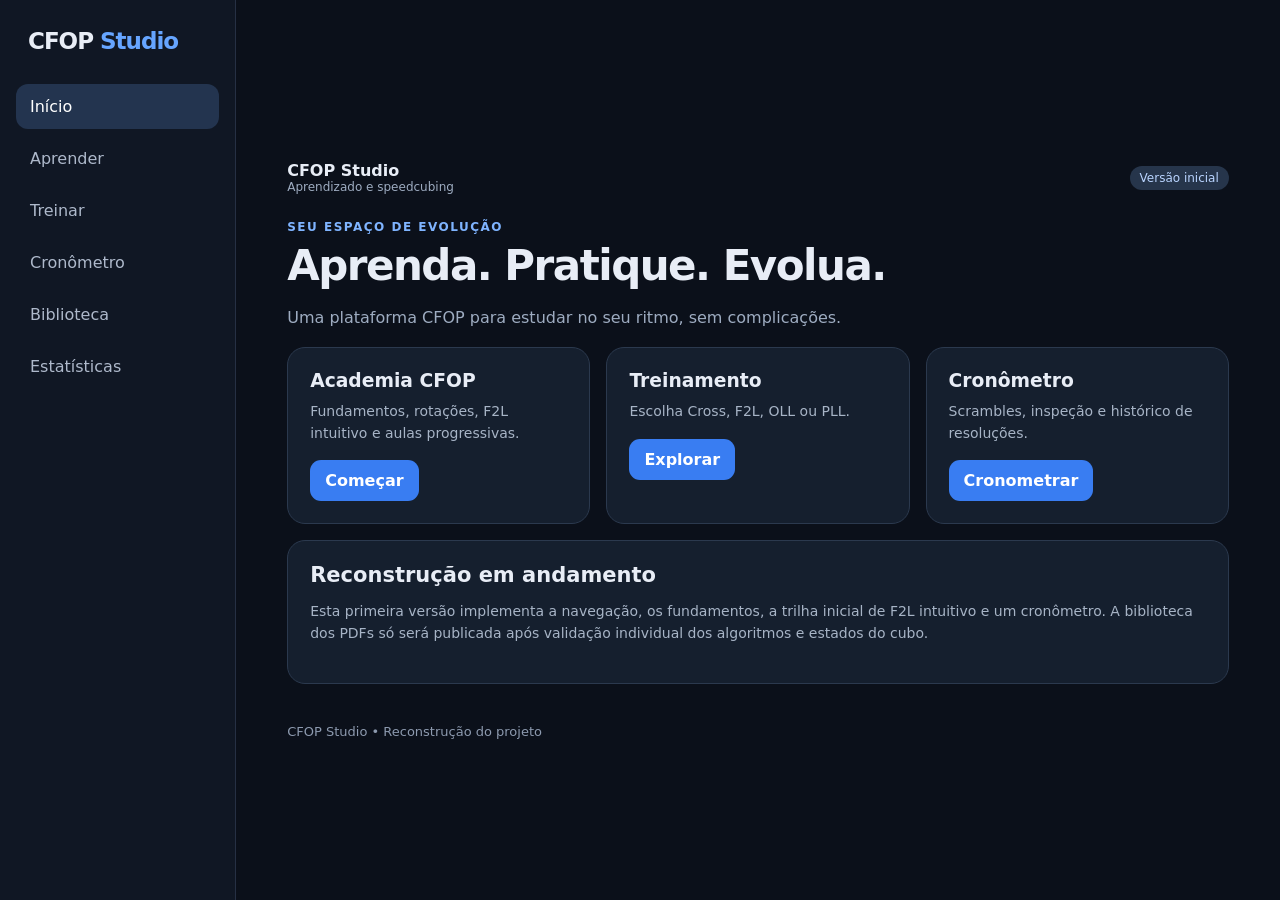
==== v2/index.html @ 51d3b276 "feat: add standalone entry point for redesigned CFOP Studio" ====
<!doctype html>
<html lang="pt-BR"><head><meta charset="UTF-8"><meta name="viewport" content="width=device-width,initial-scale=1,viewport-fit=cover"><meta name="theme-color" content="#0b101a"><title>CFOP Studio — Aprenda e treine cubo mágico</title><meta name="description" content="Aprenda CFOP, pratique F2L intuitivo e cronometre suas resoluções."><link rel="stylesheet" href="./app.css"></head><body><div id="root"></div><script src="./app.js" defer></script></body></html>
---- v2/app.css ----
:root{font-family:Inter,ui-sans-serif,system-ui,-apple-system,Segoe UI,sans-serif;color:#e8edf6;background:#0b101a;font-synthesis:none}*{box-sizing:border-box}body{margin:0}button,input,select{font:inherit}button{cursor:pointer}button:focus-visible,a:focus-visible{outline:3px solid #77b6ff;outline-offset:3px}a{color:inherit;text-decoration:none}.app{min-height:100vh;display:grid;grid-template-columns:236px minmax(0,1fr)}aside{border-right:1px solid #263044;background:#101724;padding:28px 16px;position:sticky;top:0;height:100vh}.brand{font-size:23px;font-weight:850;letter-spacing:-1px;padding:0 12px 30px}.brand span{color:#66a5ff}.nav{display:grid;gap:7px}.nav button{background:none;border:0;color:#aeb9cb;text-align:left;padding:13px 14px;border-radius:12px}.nav button.active,.nav button:hover{background:#23344f;color:#fff}.shell{padding:32px clamp(16px,4vw,54px);max-width:1450px;width:100%;margin:auto}.top{display:flex;align-items:center;justify-content:space-between;gap:14px;margin-bottom:26px}.muted{color:#9eacc1}.eyebrow{color:#7fb4ff;font-size:12px;font-weight:800;text-transform:uppercase;letter-spacing:1.5px}h1{font-size:clamp(28px,3.5vw,42px);margin:7px 0 8px;letter-spacing:-1.5px}h2{font-size:21px;margin:0 0 14px}p{line-height:1.55}.grid{display:grid;grid-template-columns:repeat(3,minmax(0,1fr));gap:16px}.card{background:#151f2e;border:1px solid #2b394e;border-radius:18px;padding:22px;min-width:0}.card h3{margin:0 0 10px}.card p{color:#a7b4c6;font-size:14px;margin:0 0 16px}.card button,.primary,.secondary{border:0;background:#397df2;color:white;border-radius:11px;padding:11px 15px;font-weight:700}.secondary{background:#28374e}.primary:hover,.card button:hover{filter:brightness(1.13)}.split{display:grid;grid-template-columns:1.15fr .85fr;gap:16px}.stack{display:grid;gap:16px}.row{display:flex;align-items:center;gap:10px;flex-wrap:wrap}.between{justify-content:space-between}.tag{font-size:12px;padding:5px 10px;background:#26354b;border-radius:99px;color:#b9d4ff}.case{font-size:20px;font-weight:750}.alg{background:#0d1522;padding:16px;border-radius:12px;line-height:1.7;overflow-wrap:anywhere;font-family:ui-monospace,monospace}.stat{font-size:32px;font-weight:850}.timer{font-size:clamp(64px,11vw,130px);text-align:center;font-weight:750;font-variant-numeric:tabular-nums;letter-spacing:-5px;margin:22px 0}.scramble{font-family:ui-monospace,monospace;font-size:17px;line-height:1.8;text-align:center}.field{background:#0d1522;color:#fff;border:1px solid #40516a;border-radius:10px;padding:10px;max-width:100%}.steps{display:grid;gap:10px}.step{display:flex;gap:14px;align-items:start;padding:14px;background:#101a2a;border-radius:12px}.number{background:#2a4572;border-radius:10px;min-width:33px;height:33px;display:grid;place-items:center;font-weight:800}.footer{margin-top:40px;color:#8d9aaf;font-size:13px}.bottomnav{display:none}.notice{border-left:3px solid #6daaff;padding:10px 14px;background:#172a42;color:#c4d8f5;border-radius:8px}.cube-wrap{display:grid;place-items:center;min-height:220px}.cube-net{display:grid;grid-template-columns:repeat(12,15px);grid-template-rows:repeat(9,15px);gap:2px}.sticker{width:15px;height:15px;border-radius:2px;border:1px solid #202632}.blank{opacity:0}.choice{display:grid;gap:10px}.choice button{text-align:left;background:#1c2c42;border:1px solid #40516a;color:#f2f6fd;padding:14px;border-radius:12px}.choice button:hover{background:#2c466a}@media(max-width:980px){.app{grid-template-columns:190px minmax(0,1fr)}.grid{grid-template-columns:repeat(2,minmax(0,1fr))}.split{grid-template-columns:1fr}}@media(max-width:680px){.app{display:block}aside{display:none}.shell{padding:24px 15px 105px}.grid{grid-template-columns:1fr}.top{align-items:start}.card{padding:18px}.bottomnav{position:fixed;bottom:0;left:0;right:0;background:#111b2a;border-top:1px solid #2b394e;display:flex;justify-content:space-around;padding:9px 4px max(10px,env(safe-area-inset-bottom));z-index:10}.bottomnav button{border:0;background:none;color:#b6c3d6;font-size:11px;padding:8px 3px}.bottomnav button.active{color:#7fb4ff}.timer{letter-spacing:-3px}.scramble{font-size:14px}.cube-net{grid-template-columns:repeat(12,12px);grid-template-rows:repeat(9,12px)}.sticker{width:12px;height:12px}}
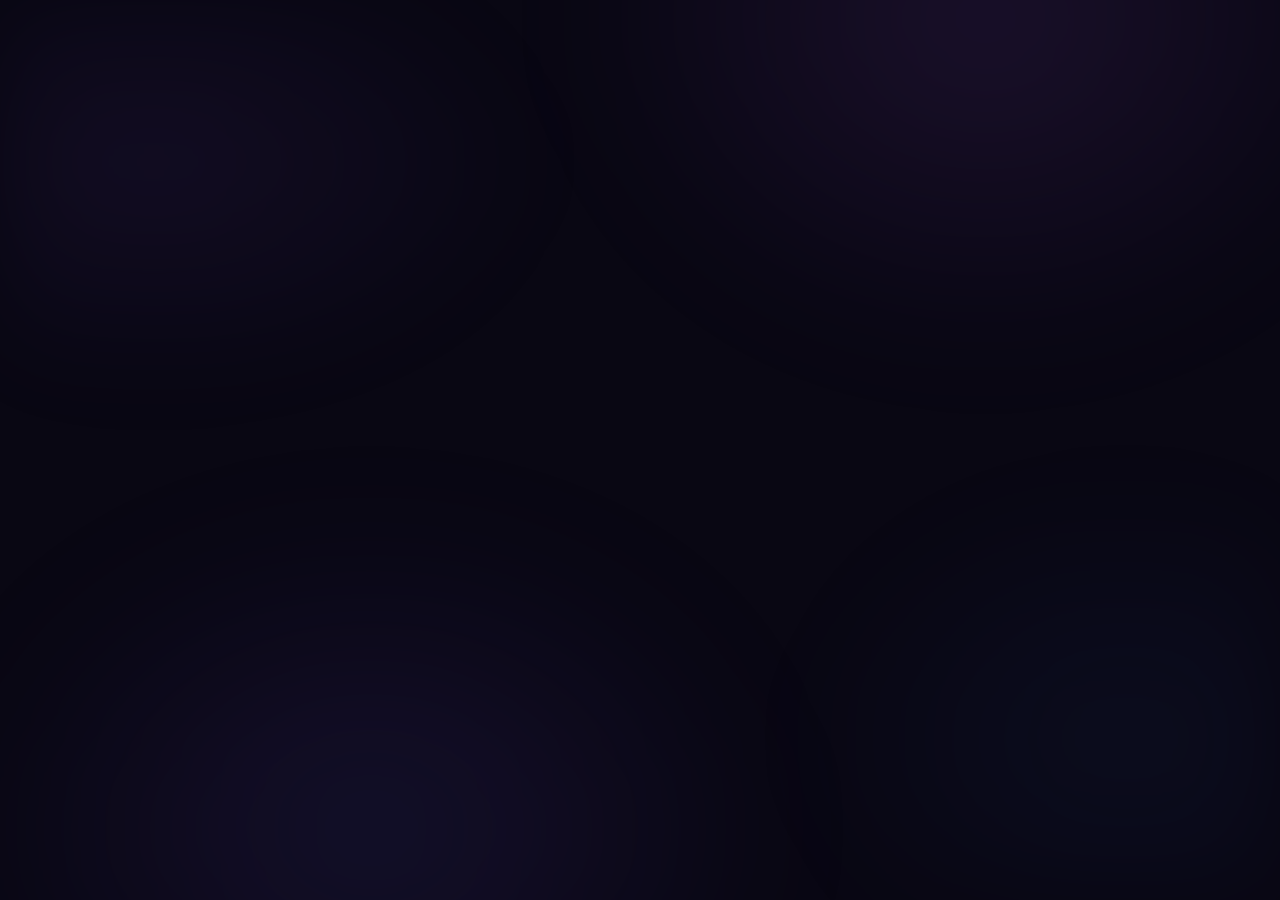
==== commit c59bb360: "feat(favicon): use Academia CFOP Android cube icon in all browser tabs" ====
--- a/v2/index.html
+++ b/v2/index.html
@@ -1,2 +1,4 @@
 <!doctype html>
-<html lang="pt-BR"><head><meta charset="UTF-8"><meta name="viewport" content="width=device-width,initial-scale=1,viewport-fit=cover"><meta name="theme-color" content="#0b101a"><title>CFOP Studio — Aprenda e treine cubo mágico</title><meta name="description" content="Aprenda CFOP, pratique F2L intuitivo e cronometre suas resoluções."><link rel="stylesheet" href="./app.css"></head><body><div id="root"></div><script src="./app.js" defer></script></body></html>+<html lang="pt-BR"><head><meta charset="UTF-8"><meta name="viewport" content="width=device-width,initial-scale=1,viewport-fit=cover"><meta name="theme-color" content="#0b101a"><title>CFOP Studio — Aprenda e treine cubo mágico</title><meta name="description" content="Aprenda CFOP, pratique F2L intuitivo e cronometre suas resoluções."><link rel="stylesheet" href="./app.css"><link rel="icon" type="image/svg+xml" sizes="any" href="../assets/icons/academia-cfop.svg?v=20261031-1">
+<link rel="manifest" href="../manifest.webmanifest">
+</head><body><div id="root"></div><script src="./app.js" defer></script></body></html>
--- a/v2/app.css
+++ b/v2/app.css
@@ -1 +1,602 @@
-:root{font-family:Inter,ui-sans-serif,system-ui,-apple-system,Segoe UI,sans-serif;color:#e8edf6;background:#0b101a;font-synthesis:none}*{box-sizing:border-box}body{margin:0}button,input,select{font:inherit}button{cursor:pointer}button:focus-visible,a:focus-visible{outline:3px solid #77b6ff;outline-offset:3px}a{color:inherit;text-decoration:none}.app{min-height:100vh;display:grid;grid-template-columns:236px minmax(0,1fr)}aside{border-right:1px solid #263044;background:#101724;padding:28px 16px;position:sticky;top:0;height:100vh}.brand{font-size:23px;font-weight:850;letter-spacing:-1px;padding:0 12px 30px}.brand span{color:#66a5ff}.nav{display:grid;gap:7px}.nav button{background:none;border:0;color:#aeb9cb;text-align:left;padding:13px 14px;border-radius:12px}.nav button.active,.nav button:hover{background:#23344f;color:#fff}.shell{padding:32px clamp(16px,4vw,54px);max-width:1450px;width:100%;margin:auto}.top{display:flex;align-items:center;justify-content:space-between;gap:14px;margin-bottom:26px}.muted{color:#9eacc1}.eyebrow{color:#7fb4ff;font-size:12px;font-weight:800;text-transform:uppercase;letter-spacing:1.5px}h1{font-size:clamp(28px,3.5vw,42px);margin:7px 0 8px;letter-spacing:-1.5px}h2{font-size:21px;margin:0 0 14px}p{line-height:1.55}.grid{display:grid;grid-template-columns:repeat(3,minmax(0,1fr));gap:16px}.card{background:#151f2e;border:1px solid #2b394e;border-radius:18px;padding:22px;min-width:0}.card h3{margin:0 0 10px}.card p{color:#a7b4c6;font-size:14px;margin:0 0 16px}.card button,.primary,.secondary{border:0;background:#397df2;color:white;border-radius:11px;padding:11px 15px;font-weight:700}.secondary{background:#28374e}.primary:hover,.card button:hover{filter:brightness(1.13)}.split{display:grid;grid-template-columns:1.15fr .85fr;gap:16px}.stack{display:grid;gap:16px}.row{display:flex;align-items:center;gap:10px;flex-wrap:wrap}.between{justify-content:space-between}.tag{font-size:12px;padding:5px 10px;background:#26354b;border-radius:99px;color:#b9d4ff}.case{font-size:20px;font-weight:750}.alg{background:#0d1522;padding:16px;border-radius:12px;line-height:1.7;overflow-wrap:anywhere;font-family:ui-monospace,monospace}.stat{font-size:32px;font-weight:850}.timer{font-size:clamp(64px,11vw,130px);text-align:center;font-weight:750;font-variant-numeric:tabular-nums;letter-spacing:-5px;margin:22px 0}.scramble{font-family:ui-monospace,monospace;font-size:17px;line-height:1.8;text-align:center}.field{background:#0d1522;color:#fff;border:1px solid #40516a;border-radius:10px;padding:10px;max-width:100%}.steps{display:grid;gap:10px}.step{display:flex;gap:14px;align-items:start;padding:14px;background:#101a2a;border-radius:12px}.number{background:#2a4572;border-radius:10px;min-width:33px;height:33px;display:grid;place-items:center;font-weight:800}.footer{margin-top:40px;color:#8d9aaf;font-size:13px}.bottomnav{display:none}.notice{border-left:3px solid #6daaff;padding:10px 14px;background:#172a42;color:#c4d8f5;border-radius:8px}.cube-wrap{display:grid;place-items:center;min-height:220px}.cube-net{display:grid;grid-template-columns:repeat(12,15px);grid-template-rows:repeat(9,15px);gap:2px}.sticker{width:15px;height:15px;border-radius:2px;border:1px solid #202632}.blank{opacity:0}.choice{display:grid;gap:10px}.choice button{text-align:left;background:#1c2c42;border:1px solid #40516a;color:#f2f6fd;padding:14px;border-radius:12px}.choice button:hover{background:#2c466a}@media(max-width:980px){.app{grid-template-columns:190px minmax(0,1fr)}.grid{grid-template-columns:repeat(2,minmax(0,1fr))}.split{grid-template-columns:1fr}}@media(max-width:680px){.app{display:block}aside{display:none}.shell{padding:24px 15px 105px}.grid{grid-template-columns:1fr}.top{align-items:start}.card{padding:18px}.bottomnav{position:fixed;bottom:0;left:0;right:0;background:#111b2a;border-top:1px solid #2b394e;display:flex;justify-content:space-around;padding:9px 4px max(10px,env(safe-area-inset-bottom));z-index:10}.bottomnav button{border:0;background:none;color:#b6c3d6;font-size:11px;padding:8px 3px}.bottomnav button.active{color:#7fb4ff}.timer{letter-spacing:-3px}.scramble{font-size:14px}.cube-net{grid-template-columns:repeat(12,12px);grid-template-rows:repeat(9,12px)}.sticker{width:12px;height:12px}}+:root{font-family:Inter,ui-sans-serif,system-ui,-apple-system,Segoe UI,sans-serif;color:#e8edf6;background:#0b101a;font-synthesis:none}*{box-sizing:border-box}body{margin:0}button,input,select{font:inherit}button{cursor:pointer}button:focus-visible,a:focus-visible{outline:3px solid #77b6ff;outline-offset:3px}a{color:inherit;text-decoration:none}.app{min-height:100vh;display:grid;grid-template-columns:236px minmax(0,1fr)}aside{border-right:1px solid #263044;background:#101724;padding:28px 16px;position:sticky;top:0;height:100vh}.brand{font-size:23px;font-weight:850;letter-spacing:-1px;padding:0 12px 30px}.brand span{color:#66a5ff}.nav{display:grid;gap:7px}.nav button{background:none;border:0;color:#aeb9cb;text-align:left;padding:13px 14px;border-radius:12px}.nav button.active,.nav button:hover{background:#23344f;color:#fff}.shell{padding:32px clamp(16px,4vw,54px);max-width:1450px;width:100%;margin:auto}.top{display:flex;align-items:center;justify-content:space-between;gap:14px;margin-bottom:26px}.muted{color:#9eacc1}.eyebrow{color:#7fb4ff;font-size:12px;font-weight:800;text-transform:uppercase;letter-spacing:1.5px}h1{font-size:clamp(28px,3.5vw,42px);margin:7px 0 8px;letter-spacing:-1.5px}h2{font-size:21px;margin:0 0 14px}p{line-height:1.55}.grid{display:grid;grid-template-columns:repeat(3,minmax(0,1fr));gap:16px}.card{background:#151f2e;border:1px solid #2b394e;border-radius:18px;padding:22px;min-width:0}.card h3{margin:0 0 10px}.card p{color:#a7b4c6;font-size:14px;margin:0 0 16px}.card button,.primary,.secondary{border:0;background:#397df2;color:white;border-radius:11px;padding:11px 15px;font-weight:700}.secondary{background:#28374e}.primary:hover,.card button:hover{filter:brightness(1.13)}.split{display:grid;grid-template-columns:1.15fr .85fr;gap:16px}.stack{display:grid;gap:16px}.row{display:flex;align-items:center;gap:10px;flex-wrap:wrap}.between{justify-content:space-between}.tag{font-size:12px;padding:5px 10px;background:#26354b;border-radius:99px;color:#b9d4ff}.case{font-size:20px;font-weight:750}.alg{background:#0d1522;padding:16px;border-radius:12px;line-height:1.7;overflow-wrap:anywhere;font-family:ui-monospace,monospace}.stat{font-size:32px;font-weight:850}.timer{font-size:clamp(64px,11vw,130px);text-align:center;font-weight:750;font-variant-numeric:tabular-nums;letter-spacing:-5px;margin:22px 0}.scramble{font-family:ui-monospace,monospace;font-size:17px;line-height:1.8;text-align:center}.field{background:#0d1522;color:#fff;border:1px solid #40516a;border-radius:10px;padding:10px;max-width:100%}.steps{display:grid;gap:10px}.step{display:flex;gap:14px;align-items:start;padding:14px;background:#101a2a;border-radius:12px}.number{background:#2a4572;border-radius:10px;min-width:33px;height:33px;display:grid;place-items:center;font-weight:800}.footer{margin-top:40px;color:#8d9aaf;font-size:13px}.bottomnav{display:none}.notice{border-left:3px solid #6daaff;padding:10px 14px;background:#172a42;color:#c4d8f5;border-radius:8px}.cube-wrap{display:grid;place-items:center;min-height:220px}.cube-net{display:grid;grid-template-columns:repeat(12,15px);grid-template-rows:repeat(9,15px);gap:2px}.sticker{width:15px;height:15px;border-radius:2px;border:1px solid #202632}.blank{opacity:0}.choice{display:grid;gap:10px}.choice button{text-align:left;background:#1c2c42;border:1px solid #40516a;color:#f2f6fd;padding:14px;border-radius:12px}.choice button:hover{background:#2c466a}@media(max-width:980px){.app{grid-template-columns:190px minmax(0,1fr)}.grid{grid-template-columns:repeat(2,minmax(0,1fr))}.split{grid-template-columns:1fr}}@media(max-width:680px){.app{display:block}aside{display:none}.shell{padding:24px 15px 105px}.grid{grid-template-columns:1fr}.top{align-items:start}.card{padding:18px}.bottomnav{position:fixed;bottom:0;left:0;right:0;background:#111b2a;border-top:1px solid #2b394e;display:flex;justify-content:space-around;padding:9px 4px max(10px,env(safe-area-inset-bottom));z-index:10}.bottomnav button{border:0;background:none;color:#b6c3d6;font-size:11px;padding:8px 3px}.bottomnav button.active{color:#7fb4ff}.timer{letter-spacing:-3px}.scramble{font-size:14px}.cube-net{grid-template-columns:repeat(12,12px);grid-template-rows:repeat(9,12px)}.sticker{width:12px;height:12px}}
+/* Identidade visual: atmosfera tecnológica em violeta profundo */
+:root{color:#f0edfa;background:#090713}
+body{background:#090713;isolation:isolate}
+body::before,body::after{content:"";position:fixed;inset:-25%;pointer-events:none;z-index:-1;will-change:transform}
+body::before{background:radial-gradient(ellipse 30% 27% at 22% 32%,rgba(113,55,211,.27),transparent 85%),radial-gradient(ellipse 29% 32% at 78% 60%,rgba(87,46,161,.24),transparent 88%);filter:blur(42px);animation:ambient-float 28s ease-in-out infinite alternate}
+body::after{background:radial-gradient(ellipse 24% 28% at 68% 18%,rgba(158,86,226,.12),transparent 90%),radial-gradient(ellipse 24% 26% at 36% 78%,rgba(83,63,176,.16),transparent 90%);filter:blur(65px);animation:ambient-drift 37s ease-in-out infinite alternate}
+@keyframes ambient-float{0%{transform:translate3d(-3%,-2%,0) scale(1)}100%{transform:translate3d(5%,4%,0) scale(1.08)}}
+@keyframes ambient-drift{0%{transform:translate3d(4%,-3%,0)}100%{transform:translate3d(-5%,5%,0)}}
+aside{background:rgba(15,11,29,.86);border-right-color:rgba(169,130,231,.16);backdrop-filter:blur(20px)}
+.brand span{color:#b38bff}
+.nav button.active,.nav button:hover{background:rgba(123,80,204,.24)}
+.card{background:rgba(25,20,43,.76);border-color:rgba(175,145,229,.2);box-shadow:0 14px 42px rgba(5,3,18,.18);backdrop-filter:blur(15px);transition:border-color .2s ease,transform .2s ease,box-shadow .2s ease}
+.card:hover{border-color:rgba(181,140,255,.36);box-shadow:0 18px 50px rgba(13,6,35,.28)}
+.card button,.primary{background:linear-gradient(135deg,#7650d7,#9c6af1)}
+.secondary{background:#35274d}
+.tag{background:rgba(119,78,193,.23);color:#dac8ff}
+.eyebrow{color:#ba98ff}
+.muted,.card p{color:#b7accb}
+.step,.alg{background:rgba(13,10,28,.65)}
+.number{background:#543a86}
+.footer{border-top:1px solid rgba(171,139,224,.16);padding-top:20px;text-align:center;color:#a79bbf;letter-spacing:.1px}
+.bottomnav{background:rgba(18,13,34,.94);border-top-color:rgba(171,139,224,.18);backdrop-filter:blur(18px)}
+.bottomnav button.active{color:#c2a2ff}
+@media(hover:hover){.card:hover{transform:translateY(-2px)}}
+@media(prefers-reduced-motion:reduce){body::before,body::after{animation:none}.card{transition:none}.card:hover{transform:none}}
+
+.move-grid{display:grid;gap:10px;margin:16px 0 24px}
+.move-set{display:grid;grid-template-columns:repeat(3,minmax(0,1fr));gap:8px}
+.move-button{background:rgba(116,78,180,.19);color:#eae0ff;border:1px solid rgba(183,149,244,.22);border-radius:10px;padding:10px;font-weight:650}
+.move-button:hover{background:rgba(135,93,208,.35)}
+#cube-algorithm{flex:1;min-width:130px}
+.cube-wrap .cube-net{filter:drop-shadow(0 12px 25px rgba(0,0,0,.22))}
+
+.lesson-cube{text-align:center}
+.lesson-cube .cube-wrap{min-height:245px}
+.lesson-controls{justify-content:center;margin:12px 0}
+.lesson-cube .alg{display:flex;justify-content:center;gap:8px;flex-wrap:wrap}
+.lesson-cube .alg span{padding:3px 7px;border-radius:6px}
+.lesson-cube .alg .current-move{background:rgba(164,115,247,.36);color:#fff}
+.lesson-cube .sticker:not(.blank){animation:sticker-appear .25s ease-out}
+@keyframes sticker-appear{from{opacity:.6;transform:scale(.9)}to{opacity:1;transform:scale(1)}}
+@media(prefers-reduced-motion:reduce){.lesson-cube .sticker:not(.blank){animation:none}}
+
+/* Cubo 3D leve: cada face utiliza o mesmo estado do motor matemático. */
+.cube3d-stage{display:grid;place-items:center;min-height:240px;width:100%;perspective:750px;overflow:hidden;touch-action:pan-y}
+.cube3d-scene{width:var(--cube-size);height:var(--cube-size);transform-style:preserve-3d;transform:rotateX(var(--pitch)) rotateY(var(--yaw));transition:transform .4s cubic-bezier(.2,.8,.2,1)}
+.cube3d-object{position:relative;width:100%;height:100%;transform-style:preserve-3d}
+.cube3d-face{position:absolute;inset:0;display:grid;grid-template-columns:repeat(3,1fr);grid-template-rows:repeat(3,1fr);gap:3px;padding:4px;background:#15121d;border:2px solid #0a0810;border-radius:8px;backface-visibility:visible}
+.cube3d-tile{border-radius:5px;border:1px solid rgba(0,0,0,.22);box-shadow:inset 0 1px 3px rgba(255,255,255,.13)}
+.cube3d-F{transform:translateZ(var(--cube-half))}
+.cube3d-B{transform:rotateY(180deg) translateZ(var(--cube-half))}
+.cube3d-R{transform:rotateY(90deg) translateZ(var(--cube-half))}
+.cube3d-L{transform:rotateY(-90deg) translateZ(var(--cube-half))}
+.cube3d-U{transform:rotateX(90deg) translateZ(var(--cube-half))}
+.cube3d-D{transform:rotateX(-90deg) translateZ(var(--cube-half))}
+@media(max-width:680px){.cube3d-stage{min-height:210px}.cube3d-scene{--cube-size:145px!important}}
+@media(prefers-reduced-motion:reduce){.cube3d-scene{transition:none}}
+
+/* Conferência de casos */
+.draft-item{display:block;width:100%;text-align:left;margin:8px 0;background:rgba(123,82,197,.12);color:#eae0ff;border:1px solid rgba(175,145,229,.2);border-radius:10px;padding:12px}
+.draft-item.selected{background:rgba(143,96,218,.3);border-color:#9d79db}
+#draftform{display:grid;gap:12px;margin:12px 0 22px}
+#draftform label{display:grid;gap:6px;color:#cfc3e3;font-size:13px}
+#draftform .field{width:100%;max-width:100%;font-size:14px}
+#draftform textarea{resize:vertical;font-family:ui-monospace,monospace}
+.review-check{display:flex;gap:10px;align-items:start;line-height:1.5}
+.check-result{padding:7px 11px;border-radius:8px;margin:5px 0!important}
+.check-result.ok{background:rgba(54,150,107,.13);color:#8fe0b7!important}
+.check-result.fail{background:rgba(205,93,105,.13);color:#f5abb4!important}
+
+.stat-grid{display:grid;grid-template-columns:repeat(3,minmax(0,1fr));gap:10px}
+.stat-tile{padding:14px 10px;border:1px solid rgba(175,145,229,.17);border-radius:12px;background:rgba(20,13,40,.45);min-width:0}
+.stat-tile span{display:block;color:#b7accb;font-size:12px;margin-bottom:6px}
+.stat-tile strong{display:block;font-size:clamp(17px,2.2vw,25px);font-variant-numeric:tabular-nums;overflow-wrap:anywhere}
+.history-list{display:grid;gap:8px}
+.history-entry{display:flex;align-items:center;justify-content:space-between;gap:12px;padding:12px;border-radius:12px;background:rgba(16,12,32,.52);border:1px solid rgba(175,145,229,.13)}
+.history-entry>div:first-child{min-width:0;flex:1}
+.history-entry strong{font-size:18px;font-variant-numeric:tabular-nums}
+.history-date{font-size:11px;margin-top:3px}
+.history-entry summary{cursor:pointer;font-size:12px;color:#c8adfa;margin-top:7px}
+.history-entry .alg{font-size:12px;overflow-wrap:anywhere;margin:6px 0}
+.history-entry .row{gap:5px}
+.history-entry .field{padding:8px;font-size:12px}
+.history-entry button{padding:9px;font-size:12px}
+@media(max-width:680px){.stat-grid{grid-template-columns:repeat(2,minmax(0,1fr))}.history-entry{align-items:flex-start;flex-wrap:wrap}.history-entry .row{width:100%;justify-content:flex-end}}
+
+.algorithm-toolbar{margin:12px 0 20px;flex-wrap:wrap}
+.case-grid{display:grid;grid-template-columns:repeat(3,minmax(0,1fr));gap:6px;max-height:460px;overflow:auto}
+.case-grid .draft-item{margin:0;text-align:center;padding:10px 4px;font-size:12px}
+.case-alg{font-family:ui-monospace,SFMono-Regular,Consolas,monospace;font-size:clamp(16px,2vw,21px);line-height:1.8;overflow-wrap:anywhere;padding:15px;border:1px solid rgba(175,145,229,.25);border-radius:12px;background:rgba(116,78,180,.12);user-select:text}
+@media(max-width:680px){.case-grid{grid-template-columns:repeat(4,minmax(0,1fr));max-height:200px}}
+
+.recognition-diagram{max-width:100%;height:auto;filter:drop-shadow(0 8px 15px rgba(0,0,0,.18));display:block;margin:auto}
+
+
+/* Treinamento CFOP: etapas visualmente independentes, com seleção clara. */
+.stage-intro{max-width:630px;margin:4px 0 22px}
+.training-stage-grid{display:grid;grid-template-columns:repeat(4,minmax(0,1fr));gap:14px}
+.training-stage{position:relative;display:flex;flex-direction:column;text-align:left;min-height:265px;padding:22px;border-radius:20px;color:#f3ebff;background:linear-gradient(145deg,rgba(45,32,70,.94),rgba(22,17,39,.96));border:1px solid rgba(192,164,247,.23);box-shadow:0 12px 28px rgba(5,3,16,.14);transition:transform .18s ease,border-color .18s ease,background .18s ease,box-shadow .18s ease}
+.training-stage:hover,.training-stage:focus-visible{transform:translateY(-3px);border-color:rgba(197,164,255,.72);box-shadow:0 20px 36px rgba(7,3,21,.36)}
+.stage-top{display:flex;align-items:start;justify-content:space-between;margin-bottom:24px}
+.stage-glyph{display:grid;place-items:center;width:48px;height:48px;border-radius:15px;color:#eee5ff;background:linear-gradient(145deg,rgba(160,119,232,.48),rgba(95,60,168,.2));box-shadow:inset 0 1px 0 rgba(255,255,255,.18);font-size:25px;font-weight:900}
+.stage-number{font:700 11px ui-monospace,monospace;color:#aa9aba;letter-spacing:.8px}
+.stage-title{display:block;font-size:clamp(24px,2.5vw,30px);font-weight:850;letter-spacing:-1px;margin-bottom:2px}
+.stage-subtitle{display:block;color:#d5c3fa;font-size:14px;font-weight:650}
+.stage-description{display:block;margin-top:7px;color:#a99abc;font-size:12px;line-height:1.5}
+.stage-enter{margin-top:auto;padding-top:24px;display:flex;align-items:center;justify-content:space-between;gap:10px;font-size:13px;color:#e2ceff;font-weight:750}
+.stage-enter span{font-size:20px;line-height:1}
+.stage-cross .stage-glyph{background:linear-gradient(145deg,#586888,#29334c)}
+.stage-f2l .stage-glyph{background:linear-gradient(145deg,#526deb,#4b2d86)}
+.stage-oll .stage-glyph{background:linear-gradient(145deg,#a574e0,#623197)}
+.stage-pll .stage-glyph{background:linear-gradient(145deg,#ae607f,#63316a)}
+.library-intro{margin-top:0;margin-bottom:18px}
+.stage-switcher{display:flex;align-items:center;gap:6px;width:max-content;max-width:100%;padding:6px;border:1px solid rgba(178,145,227,.25);border-radius:16px;background:rgba(16,11,31,.78);margin-bottom:20px}
+.stage-switch{display:flex;align-items:center;justify-content:center;gap:10px;min-width:108px;padding:12px 17px;background:transparent;border:1px solid transparent;border-radius:11px;color:#b8a7d1;font-weight:800;letter-spacing:.6px;transition:background .18s,color .18s,border-color .18s,box-shadow .18s}
+.stage-switch:hover{background:rgba(146,99,220,.12);color:#f5ecff}
+.stage-switch.active{background:linear-gradient(135deg,#744fc0,#9169e6);border-color:rgba(215,191,255,.45);box-shadow:0 4px 17px rgba(122,78,205,.34);color:white}
+.stage-switch-count{font-size:12px;font-weight:750;color:inherit;opacity:.72}
+.library-layout{display:grid;grid-template-columns:minmax(225px,.7fr) minmax(0,1.3fr);gap:16px;align-items:start}
+.case-list-panel,.case-detail-panel{min-width:0}
+.case-list-heading,.case-detail-top{display:flex;align-items:start;justify-content:space-between;gap:12px;margin-bottom:18px;flex-wrap:wrap}
+.case-list-heading h2,.case-detail-top h2{margin:4px 0 0}
+.panel-overline,.case-field-title,.setup-toggle-label{font-size:11px;color:#af9bcf;font-weight:800;letter-spacing:.9px;text-transform:uppercase}
+.case-count{font-size:12px;color:#b6a5d4;border:1px solid rgba(183,154,223,.22);border-radius:9px;padding:6px 8px}
+.case-list-panel .case-grid{display:grid;grid-template-columns:repeat(3,minmax(0,1fr));gap:8px;max-height:min(65vh,600px);overflow-y:auto;padding:2px;align-content:start}
+.case-select{display:flex;min-width:0;flex-direction:column;align-items:center;justify-content:center;gap:5px;min-height:57px;padding:9px 4px;text-align:center;color:#c7b5e0;background:rgba(14,10,29,.55);border:1px solid rgba(182,151,232,.18);border-radius:11px}
+.case-select:hover{border-color:rgba(188,149,255,.56);background:rgba(80,48,134,.27)}
+.case-select.selected{color:#fff;border-color:#b18dff;background:rgba(130,84,205,.35);box-shadow:inset 0 0 0 1px rgba(203,178,255,.28)}
+.case-select-id{font-size:12px;font-weight:800;letter-spacing:.2px}
+.case-select-name{font-size:11px;font-weight:600;color:#cfc2eb}
+.review-status{display:inline-flex;align-items:center;min-height:26px;padding:5px 9px;border-radius:9px;font-size:11px;font-weight:750;max-width:100%}
+.review-status.pending{background:rgba(139,123,170,.15);color:#c3b7da;border:1px solid rgba(168,154,192,.25)}
+.review-status.verified{background:rgba(68,142,103,.2);color:#b3ead0;border:1px solid rgba(79,167,118,.25)}
+.case-diagram-box{padding:6px 10px;margin-bottom:18px;background:radial-gradient(ellipse at 50% 45%,rgba(119,84,171,.13),transparent 80%);border-radius:16px}
+.case-diagram-box .cube-wrap{min-height:255px}
+.case-algorithm-block{margin-bottom:12px}
+.case-algorithm-block .case-alg{margin:9px 0 0}
+.setup-panel{border:1px solid rgba(180,154,215,.2);border-radius:13px;background:rgba(13,10,25,.39);overflow:hidden;margin:13px 0}
+.setup-toggle{display:flex;align-items:center;justify-content:space-between;gap:12px;width:100%;text-align:left;padding:14px 16px!important;background:transparent!important;border:0!important;border-radius:0!important;box-shadow:none!important;color:#efe9fa!important}
+.setup-toggle:hover{background:rgba(142,103,202,.13)!important}
+.setup-toggle-copy{display:grid;gap:4px}
+.setup-toggle-copy strong{font-size:14px}
+.setup-chevron{font-size:22px;color:#c6acec}
+.setup-panel-content{padding:0 15px 15px}
+.setup-panel-content .case-alg{margin:0;font-size:15px;background:rgba(92,62,133,.1)}
+.case-validation-note{font-size:12px;line-height:1.65;padding:12px;color:#b7a9cb;border-left:2px solid #8d76ae;background:rgba(125,97,167,.09);border-radius:5px;margin:14px 0}
+.case-detail-actions{margin-top:18px}
+.case-detail-actions button:disabled{opacity:.4;cursor:not-allowed;filter:grayscale(.6)}
+@media(max-width:1200px){.training-stage-grid{grid-template-columns:repeat(2,minmax(0,1fr))}.training-stage{min-height:235px}}
+@media(max-width:760px){.library-layout{grid-template-columns:1fr}.case-list-panel .case-grid{grid-template-columns:repeat(4,minmax(0,1fr));max-height:185px}.stage-switcher{width:100%}.stage-switch{flex:1;min-width:0;padding:12px 6px}.case-diagram-box .cube-wrap{min-height:210px}}
+@media(max-width:490px){.training-stage-grid{grid-template-columns:1fr 1fr;gap:9px}.training-stage{padding:14px;min-height:225px;border-radius:15px}.stage-glyph{width:39px;height:39px;font-size:20px}.stage-title{font-size:23px}.stage-subtitle{font-size:12px}.stage-description{font-size:11px}.stage-enter{font-size:11px}.case-list-panel .case-grid{grid-template-columns:repeat(3,minmax(0,1fr))}.case-detail-top h2{font-size:20px}}
+@media(prefers-reduced-motion:reduce){.training-stage,.stage-switch{transition:none}.training-stage:hover{transform:none}}
+
+/* Escolha do modo F2L */
+.training-mode-grid{display:grid;grid-template-columns:repeat(2,minmax(0,1fr));gap:16px;max-width:950px;margin-top:20px}
+.training-mode{display:flex;flex-direction:column;align-items:flex-start;gap:12px;min-height:285px;border:1px solid rgba(181,143,234,.28);border-radius:19px;padding:24px;text-align:left;color:#eee7fa;background:linear-gradient(145deg,rgba(44,31,71,.88),rgba(18,13,32,.92));transition:border-color .2s,transform .2s,box-shadow .2s}
+.training-mode:hover,.training-mode:focus-visible{border-color:#ac87ff;transform:translateY(-2px);box-shadow:0 18px 38px rgba(8,3,23,.3)}
+.training-mode .mode-emblem{display:grid;place-items:center;width:47px;height:47px;border-radius:13px;background:rgba(145,105,230,.23);font-size:27px;color:#d8baff}
+.training-mode strong{font-size:clamp(21px,2.5vw,27px);letter-spacing:-.4px}
+.training-mode>span:not(.mode-emblem):not(.panel-overline):not(.mode-cta){color:#b7a9cb;font-size:14px;line-height:1.5}
+.mode-cta{margin-top:auto;color:#d7c3ff;font-weight:800;font-size:13px}
+.mode-back{margin-top:22px}
+@media(max-width:620px){.training-mode-grid{grid-template-columns:1fr;gap:10px}.training-mode{min-height:230px;padding:19px}}
+@media(prefers-reduced-motion:reduce){.training-mode{transition:none}.training-mode:hover{transform:none}}
+
+
+/* CFOP Studio 2026: módulos de treino, evolução e revisão. */
+aside{overflow-y:auto}
+aside .nav{padding-bottom:24px}
+.studio-two,.cross-layout{display:grid;grid-template-columns:repeat(2,minmax(0,1fr));gap:16px;align-items:start}
+.studio-metrics{display:grid;grid-template-columns:repeat(4,minmax(0,1fr));gap:12px;margin:20px 0}
+.studio-metric{display:flex;flex-direction:column;gap:9px;padding:18px;border-radius:15px;border:1px solid rgba(166,135,218,.2);background:rgba(30,21,54,.73)}
+.studio-metric>span{font-size:12px;color:#b9acd2}
+.studio-metric strong{font-size:clamp(21px,3vw,34px);font-weight:850;letter-spacing:-.7px}
+.studio-bars{min-height:235px;display:flex;align-items:stretch;justify-content:center;gap:12px;padding:15px 4px 4px}
+.studio-bar-col{flex:1;min-width:0;max-width:75px;display:flex;align-items:center;flex-direction:column;gap:8px}
+.studio-bar-col>span,.studio-bar-col small{font-size:12px;color:#c9b8ea}
+.studio-bar-track{width:100%;flex:1;min-height:130px;display:flex;align-items:flex-end;justify-content:center;border-radius:9px 9px 3px 3px;background:rgba(122,86,188,.12);overflow:hidden}
+.studio-bar{width:100%;min-height:2px;background:linear-gradient(180deg,#bb92ff,#6746c5);border-radius:8px 8px 0 0}
+.studio-achievements{display:grid;grid-template-columns:repeat(2,minmax(0,1fr));gap:8px}
+.studio-achievement{display:flex;gap:10px;align-items:center;border:1px solid rgba(173,148,207,.15);background:rgba(19,15,32,.48);border-radius:11px;padding:11px;opacity:.55}
+.studio-achievement.achieved{opacity:1;border-color:rgba(192,146,244,.4);background:rgba(86,56,147,.2)}
+.studio-achievement>b{font-size:24px;color:#c9a9ff}
+.studio-achievement strong,.studio-achievement small{display:block}
+.studio-achievement strong{font-size:13px}
+.studio-achievement small{font-size:11px;color:#b8a8c9;margin-top:3px}
+.studio-actions{display:flex;align-items:center;gap:10px;flex-wrap:wrap;margin:18px 0}
+.studio-actions button,.studio-navigation-tile,.studio-tabs button,.study-grade button{background:rgba(121,85,191,.24);border:1px solid rgba(177,146,231,.25);border-radius:11px;color:#e9e0ff;font-weight:750;padding:12px 15px}
+.studio-actions button:hover,.studio-navigation-tile:hover,.studio-tabs button:hover,.study-grade button:hover{border-color:#b294f0;background:rgba(148,99,210,.4)}
+.studio-navigation-tile{text-align:left;min-height:76px}
+.studio-form{display:grid;gap:12px;margin:14px 0}
+.studio-form label{display:grid;gap:6px;color:#d0c3e7;font-size:13px}
+.studio-form .field{width:100%;max-width:100%;font-size:14px}
+.studio-form textarea{font:inherit;resize:vertical;line-height:1.55}
+.studio-form button,.studio-actions button{justify-self:start}
+.studio-h2{margin-top:28px}
+.studio-week{display:grid;gap:5px;margin:16px 0 20px}
+.studio-weekday{display:flex;justify-content:space-between;align-items:center;gap:15px;padding:11px 12px;border-radius:9px;border:1px solid rgba(174,145,221,.12);background:rgba(17,12,30,.42)}
+.studio-weekday strong{font-size:13px}
+.studio-weekday span{font-size:12px;color:#bdafd0;text-align:right}
+.cross-layout{grid-template-columns:minmax(0,1.15fr) minmax(0,.85fr)}
+.cross-visual{display:grid;place-items:center;border-radius:15px;background:radial-gradient(ellipse at center,rgba(120,96,190,.18),transparent 70%);min-height:270px;margin:10px 0 24px}
+.cross-net{display:block;width:100%;max-width:470px;height:auto;filter:drop-shadow(0 10px 25px rgba(0,0,0,.3))}
+.cross-select{display:block;width:100%;margin:8px 0 16px}
+.cross-label{display:block;font-size:13px;font-weight:750;color:#d0c0e4;margin:15px 0 8px}
+.cross-edge{display:inline-flex;align-items:center;margin:4px;padding:5px 9px;border-radius:8px;border:1px solid rgba(194,164,255,.33);background:rgba(117,79,171,.2);color:#f0e9ff;font-size:12px}
+.cross-moves{display:grid;gap:8px;max-width:460px}
+.cross-move-row{display:grid;grid-template-columns:repeat(3,minmax(0,1fr));gap:8px}
+.studio-tabs{display:flex;gap:8px;margin:16px 0}
+.studio-tabs button.active{background:linear-gradient(135deg,#7451c6,#9269e7);border-color:rgba(213,179,255,.56)}
+.study-flashcard{display:flex;flex-direction:column;justify-content:center;min-height:220px;gap:13px;padding:30px;border:1px solid rgba(191,159,242,.36);border-radius:16px;background:radial-gradient(circle at top right,rgba(138,89,210,.22),transparent 63%),rgba(15,11,29,.8);margin:15px 0}
+.study-flashcard p{font-size:clamp(18px,2.4vw,24px);line-height:1.5;margin:0}
+.study-grade{display:grid;grid-template-columns:repeat(4,minmax(0,1fr));gap:8px}
+.study-grade button{padding:12px 5px;font-size:12px}
+.practice-drill{max-width:850px}
+.practice-drill details summary{cursor:pointer;font-size:13px;color:#d1b6ff}
+.practice-sequence{margin:30px 0;padding:26px;border-radius:14px;background:#120c22;text-align:center;font-size:clamp(29px,6vw,48px);font-weight:850;letter-spacing:2px}
+.challenge-code{width:100%;min-height:120px;resize:vertical;margin:8px 0 14px;font:13px ui-monospace,monospace!important}
+.review-editor{margin:24px 0;padding-top:20px;border-top:1px solid rgba(172,138,232,.22)}
+.review-editor h3{font-size:19px;margin:0 0 10px}
+.review-file-label{display:inline-block!important;border:1px solid rgba(184,144,251,.4);padding:12px 14px;border-radius:10px;background:rgba(109,76,178,.25);color:#ecdcff!important;cursor:pointer;margin:10px 0}
+.review-canvas-frame{max-width:448px;margin:8px auto 16px;padding:10px;border-radius:16px;background:rgba(14,10,26,.76);border:1px solid rgba(185,156,224,.25)}
+#review-canvas{display:block;width:100%;height:auto;border-radius:9px;touch-action:none;cursor:grab}
+#review-canvas:active{cursor:grabbing}
+.review-editor-controls{display:flex;flex-wrap:wrap;align-items:center;gap:12px;margin:15px 0}
+.review-editor-controls label{display:flex!important;align-items:center;gap:8px}
+.review-editor-controls input{max-width:130px}
+.review-saved-image{display:block;width:100%;max-width:210px;height:auto;margin:9px 0 20px;border-radius:12px;border:1px solid rgba(199,170,244,.3)}
+button:disabled{opacity:.55;cursor:not-allowed}
+@media(max-width:1000px){.studio-metrics{grid-template-columns:repeat(2,minmax(0,1fr))}.studio-two,.cross-layout{grid-template-columns:1fr}}
+@media(max-width:680px){.studio-achievements{grid-template-columns:1fr 1fr}.studio-weekday{align-items:flex-start;flex-direction:column;gap:4px}.studio-weekday span{text-align:left}.study-grade{grid-template-columns:repeat(2,minmax(0,1fr))}.studio-tabs button{flex:1;font-size:12px;padding:12px 7px}.studio-metrics{margin:12px 0}.cross-visual{min-height:190px}.studio-bar-track{min-height:105px}}
+@media(max-width:350px){.studio-achievements{grid-template-columns:1fr}.studio-metrics{grid-template-columns:1fr 1fr}}
+
+.studio-recommendation{display:flex;align-items:center;justify-content:space-between;gap:22px;margin:0 0 16px;background:linear-gradient(100deg,rgba(78,53,133,.65),rgba(28,19,52,.78))}
+.studio-recommendation h2{margin:7px 0 3px}.studio-recommendation p{margin:0;font-size:13px}
+.studio-recommendation button{white-space:nowrap}
+@media(max-width:680px){.studio-recommendation{align-items:flex-start;flex-direction:column;gap:12px}.studio-recommendation button{width:100%}}
+
+.case-unverified{display:flex;flex-direction:column;align-items:center;justify-content:center;min-height:220px;gap:10px;text-align:center;color:#d8c8ed;padding:20px}
+.case-unverified>span{display:grid;place-items:center;width:60px;height:60px;border:1px solid rgba(176,141,222,.32);border-radius:16px;font-size:33px;color:#a990d5;background:rgba(101,71,150,.14)}
+.case-unverified strong{font-size:15px}.case-unverified p{margin:0;max-width:280px;font-size:12px;line-height:1.6;color:#aa9abc}
+.academy-progress{display:flex;align-items:center;gap:7px;margin:20px 0 10px}
+.academy-progress span{height:8px;flex:1;background:rgba(166,141,197,.23);border-radius:5px}
+.academy-progress span.current{background:rgba(183,149,246,.55)}.academy-progress span.completed{background:#9970e4}
+
+/* Conta segura e comunidade CFOP */
+.cloud-panel{margin:22px 0;padding:24px}
+.cloud-panel .studio-form{max-width:540px}
+.cloud-panel details{margin:15px 0}
+.cloud-panel details summary{cursor:pointer;color:#d4c3f0;font-size:13px}
+.cloud-panel .cloud-status{font-size:12px;line-height:1.6;border-top:1px solid rgba(168,142,207,.18);padding-top:14px}
+.cloud-actions{margin-top:20px}
+.online-selected{margin:15px 0 22px}
+.online-selected h2{margin:8px 0 10px}
+.online-selected h3{font-size:18px;margin:25px 0 10px}
+.online-selected .alg{margin:16px 0}
+.online-list{display:grid;gap:8px}
+.online-list-item{display:flex;align-items:center;justify-content:space-between;text-align:left;gap:12px;width:100%;padding:14px;border-radius:12px;background:rgba(88,57,142,.13);border:1px solid rgba(185,157,224,.22);color:#e9dffa}
+.online-list-item:hover{border-color:#ba9bf5;background:rgba(131,95,201,.22)}
+.online-list-item strong,.online-list-item small{display:block}
+.online-list-item small{font-size:11px;color:#bdaed0;margin-top:4px}
+.online-list-item>span:last-child{font-size:21px}
+.online-leaderboard{display:grid;gap:7px}
+.leaderboard-entry{display:grid;grid-template-columns:45px minmax(0,1fr) auto;align-items:center;gap:8px;padding:11px 13px;border:1px solid rgba(169,141,217,.18);border-radius:10px;background:rgba(21,14,40,.47)}
+.leaderboard-entry span{font-size:13px;color:#c1aadc}
+.leaderboard-entry strong{font-size:13px}
+.online-result-form{display:grid;grid-template-columns:1fr 1fr;align-items:end}
+.online-result-form>button{grid-column:1/-1;justify-self:start}
+.case-reference-image{display:block;max-width:100%;max-height:310px;width:auto;height:auto;border-radius:12px}
+.admin-publish-actions{margin:15px 0}
+.admin-publish-actions button:disabled{opacity:.42;cursor:not-allowed}
+@media(max-width:680px){.cloud-panel{padding:18px}.online-result-form{grid-template-columns:1fr}.leaderboard-entry{grid-template-columns:33px minmax(0,1fr) auto;padding:9px}.online-list-item{padding:12px}}
+
+/* Diagrama interativo na revisão administrativa */
+.sticker-editor{margin:22px 0;padding:18px;border-radius:14px;border:1px solid rgba(171,132,233,.24);background:rgba(14,10,27,.48)}
+.sticker-editor h3{font-size:19px;margin:0 0 8px}
+.sticker-editor .muted{font-size:12px}
+.sticker-toolbar{display:flex;align-items:center;justify-content:flex-start;gap:8px;flex-wrap:wrap;margin:18px 0}
+.sticker-palette{display:flex;flex-direction:column;align-items:center;justify-content:center;gap:3px;padding:8px;background:rgba(47,35,74,.6);border:1px solid rgba(175,144,228,.23);border-radius:10px;color:#e8daff;min-width:40px}
+.sticker-palette span{display:block;width:24px;height:24px;border-radius:5px;background:var(--sticker-color);border:1px solid rgba(0,0,0,.3)}
+.sticker-palette small{font-size:11px}
+.sticker-palette.active{border-color:#d1b4ff;box-shadow:0 0 0 2px rgba(173,130,242,.38)}
+.sticker-faces{display:grid;grid-template-columns:repeat(3,minmax(0,1fr));gap:12px;max-width:560px;margin:18px auto}
+.sticker-face-panel{padding:12px;background:rgba(19,16,32,.73);border:1px solid rgba(158,132,209,.16);border-radius:13px;text-align:center}
+.sticker-face-panel>strong{display:block;font-size:12px;color:#bfaee0;margin-bottom:9px}
+.sticker-face-grid{display:grid;grid-template-columns:repeat(3,minmax(0,1fr));gap:3px;max-width:114px;margin:auto}
+.sticker-tile{width:100%;aspect-ratio:1;border:1px solid rgba(0,0,0,.32);border-radius:4px;min-width:0;padding:0!important}
+.sticker-tile:hover,.sticker-tile:focus-visible{outline:2px solid #e9d5ff;outline-offset:1px;transform:none}
+.sticker-actions{margin:16px 0 9px}
+.sticker-help{margin:7px 0 0}
+.cloud-user-id{display:flex;align-items:center;gap:8px;flex-wrap:wrap}
+.cloud-user-id code{font-size:11px;word-break:break-all}
+.cloud-user-id button{font-size:11px;padding:7px 9px}
+@media(max-width:570px){.sticker-editor{padding:13px}.sticker-faces{grid-template-columns:repeat(2,minmax(0,1fr));gap:7px}.sticker-face-panel{padding:8px}}
+
+.google-signin{display:flex;align-items:center;justify-content:center;gap:12px;width:100%;max-width:380px;padding:13px 20px;margin:16px 0;border-radius:12px;border:1px solid #d9dce3;background:#fff;color:#252831;font-weight:650;box-shadow:0 2px 10px rgba(0,0,0,.1)}.google-signin:hover{background:#f4f6f9;color:#171a22}.google-mark{font-size:23px;font-weight:800;font-family:Arial,sans-serif;background:conic-gradient(#4285f4 0 25%,#34a853 25% 45%,#fbbc05 45% 62%,#ea4335 62% 83%,#4285f4 83%);background-clip:text;-webkit-background-clip:text;color:transparent}
+
+/* Página inicial: destaque para o treinamento */
+.home-hero{position:relative;overflow:hidden;padding:clamp(28px,5vw,60px);border:1px solid rgba(176,132,255,.3);border-radius:28px;background:radial-gradient(ellipse at 90% 15%,rgba(119,70,226,.28),transparent 54%),radial-gradient(ellipse at 15% 100%,rgba(34,95,208,.16),transparent 65%),linear-gradient(135deg,#211638,#111324);margin-bottom:34px}
+.home-hero:after{content:'✧';position:absolute;right:8%;top:12%;font-size:clamp(100px,18vw,240px);line-height:1;color:rgba(194,158,255,.09);pointer-events:none}
+.home-hero h1{font-size:clamp(38px,6vw,74px);max-width:750px;line-height:1.06;letter-spacing:-2.8px;margin:18px 0}
+.home-hero h1 span{background:linear-gradient(110deg,#bb91ff,#79b8ff);background-clip:text;-webkit-background-clip:text;color:transparent}
+.home-hero p{font-size:clamp(15px,2vw,19px);color:#bfb8d5;max-width:570px}
+.hero-highlights{display:flex;flex-wrap:wrap;gap:10px;margin-top:27px}
+.hero-highlights span{padding:9px 14px;border:1px solid rgba(182,157,255,.2);background:rgba(255,255,255,.05);border-radius:99px;font-size:12px;color:#ddd0f9}
+.stage-section-heading{display:flex;align-items:end;justify-content:space-between;gap:14px;margin-bottom:22px}
+.stage-section-heading h2{font-size:clamp(23px,3vw,32px);margin:8px 0 0}
+.training-stage-grid{gap:clamp(12px,2vw,22px)!important}
+.training-stage{min-height:270px!important;border-radius:22px!important;padding:clamp(22px,3vw,32px)!important;transition:transform .2s ease,border-color .2s ease,box-shadow .2s ease}
+.training-stage:hover{transform:translateY(-4px);box-shadow:0 20px 35px rgba(0,0,0,.18)}
+.training-stage .stage-title{font-size:clamp(32px,4vw,48px)!important}
+.training-stage .stage-description{line-height:1.5}
+.top{min-height:64px}
+.header-profile{display:flex;align-items:center;gap:10px;max-width:245px;border:1px solid rgba(177,151,233,.25);background:rgba(114,85,172,.1);border-radius:15px;padding:8px 11px;color:inherit;text-align:left}
+.header-profile:hover{background:rgba(114,85,172,.22);border-color:rgba(177,151,233,.5)}
+.header-avatar,.account-identity-avatar{width:40px;height:40px;flex:none;border-radius:12px;display:grid;place-items:center;background:linear-gradient(140deg,#8754e8,#477bd8);color:#fff;font-size:18px;font-weight:800}
+.header-profile-text{min-width:0;display:flex;flex-direction:column;gap:3px}
+.header-profile-text strong{display:block;overflow:hidden;text-overflow:ellipsis;white-space:nowrap;font-size:13px}
+.header-profile-text small{color:#b6a8d4;font-size:11px}
+.header-profile-chevron{font-size:24px;color:#ac9cc8}
+.account-card{padding:clamp(20px,4vw,36px)}
+.account-heading{display:flex;align-items:center;gap:16px;margin-bottom:26px}
+.account-heading h2{margin:0 0 6px;font-size:clamp(24px,3vw,30px)}
+.account-heading p{margin:0}
+.account-heading-icon{width:56px;height:56px;display:grid;place-items:center;border-radius:17px;background:linear-gradient(135deg,#7048cb,#3c64c9);font-size:28px}
+.account-signin{max-width:520px}
+.account-signin>p{color:#c6badb}
+.account-identity{display:flex;align-items:center;gap:13px;margin-bottom:22px;min-width:0}
+.account-identity strong{overflow-wrap:anywhere}
+.account-identity p{margin:3px 0 0}
+.account-email,.account-advanced{margin-top:22px;border-top:1px solid rgba(170,146,220,.16);padding-top:16px}
+.account-email summary,.account-advanced summary{cursor:pointer;color:#cbb8f6}
+.account-email .studio-form{margin-top:18px}
+.google-signin{max-width:100%;margin:18px 0}
+@media(max-width:700px){.home-hero{border-radius:20px;padding:30px 22px}.home-hero h1{letter-spacing:-1.6px}.stage-section-heading{align-items:start;flex-direction:column}.training-stage{min-height:225px!important}.header-profile{padding:6px;gap:6px;max-width:160px}.header-avatar{width:35px;height:35px;border-radius:10px}.header-profile-text strong{max-width:90px}.top-brand .muted{display:none}.header-profile-chevron{display:none}}
+@media(prefers-reduced-motion:reduce){.training-stage{transition:none}.training-stage:hover{transform:none}}
+
+.admin-kpis{display:grid;grid-template-columns:repeat(4,minmax(0,1fr));gap:12px;margin:22px 0}
+.admin-kpis .card{padding:18px;display:flex;flex-direction:column;gap:8px}
+.admin-kpis span{color:#bdb0d2;font-size:13px}
+.admin-kpis strong{font-size:30px;line-height:1.1}
+.admin-table-scroll{overflow-x:auto;max-width:100%;margin-top:12px}
+.admin-table{width:100%;border-collapse:collapse;min-width:800px;font-size:13px}
+.admin-table th,.admin-table td{padding:12px 10px;text-align:left;border-bottom:1px solid rgba(176,148,225,.17);vertical-align:middle}
+.admin-table th{color:#d5c5ee;font-weight:650;white-space:nowrap}
+.admin-user-link{display:flex;flex-direction:column;gap:5px;background:transparent;border:0;color:#e3d3ff;text-align:left;padding:4px;cursor:pointer}
+.admin-user-link small{color:#a9a2bd;font-size:11px}
+.admin-user-link:hover{text-decoration:underline}
+.admin-detail{margin-top:18px}
+.admin-actions{display:grid;grid-template-columns:repeat(3,minmax(0,1fr));gap:16px;margin-top:22px}
+.admin-actions form{display:flex;flex-direction:column;gap:12px;background:rgba(128,91,191,.09);border:1px solid rgba(176,148,225,.16);padding:18px;border-radius:16px}
+.admin-actions form h3{margin:0}
+.admin-actions label{display:flex;flex-direction:column;gap:7px;font-size:13px}
+.admin-actions input,.admin-actions textarea{width:100%;border-radius:10px;border:1px solid #55476d;background:#101321;color:#fff;padding:11px}
+.admin-actions textarea{min-height:100px;resize:vertical}
+@media(max-width:900px){.admin-actions{grid-template-columns:1fr}.admin-kpis{grid-template-columns:repeat(2,minmax(0,1fr))}}
+
+.profile-primary{display:flex;align-items:center;gap:18px;margin:20px 0}.profile-avatar{width:60px;height:60px;border-radius:18px;display:grid;place-items:center;font-size:26px;background:linear-gradient(145deg,#7547ca,#a16ff2)}.profile-primary>button{margin-left:auto}.profile-fold{border-top:1px solid #ffffff20;padding:12px 0}.profile-fold>summary{cursor:pointer;display:flex;justify-content:space-between;padding:10px 3px}.profile-fold>summary span:first-child{display:flex;flex-direction:column;gap:4px}.profile-fold>summary small{color:#aaa}.profile-fold-content{padding:14px 3px}.admin-search-label{display:flex;flex-direction:column;gap:8px;max-width:380px;margin:15px 0}.admin-search-label input{background:#101321;border:1px solid #655178;color:#fff;padding:12px;border-radius:12px}.admin-table tr[hidden]{display:none}button:not(:disabled){transition:transform .15s ease}button:not(:disabled):active{transform:scale(.97)}button:focus-visible,summary:focus-visible{outline:2px solid #c5a6ff;outline-offset:3px}@media(max-width:650px){.profile-primary{flex-wrap:wrap}.profile-primary>button{width:100%;margin-left:0}}@media(prefers-reduced-motion:reduce){button{transition:none!important}}
+
+/* Luz ambiente sutil que acompanha o cursor, atrás de todo o conteúdo. */
+body{isolation:isolate}
+body::before{content:"";position:fixed;inset:0;z-index:-2;pointer-events:none;background:radial-gradient(ellipse 42% 35% at 12% 18%,rgba(102,67,180,.10),transparent 75%),radial-gradient(ellipse 36% 40% at 88% 82%,rgba(44,91,172,.08),transparent 75%);animation:cfop-ambient-drift 28s ease-in-out infinite alternate}
+.cfop-cursor-glow{position:fixed;left:0;top:0;width:155px;height:155px;border-radius:50%;pointer-events:none;z-index:-1;opacity:0;transform:translate3d(-400px,-400px,0);background:radial-gradient(circle,rgba(154,107,255,.23) 0%,rgba(113,72,217,.12) 38%,rgba(94,67,187,0) 72%);filter:blur(22px);will-change:transform;transition:opacity .35s ease}
+.cfop-cursor-glow.is-active{opacity:1}
+.app{position:relative;z-index:0}
+@keyframes cfop-ambient-drift{from{background-position:0 0}to{background-position:40px -28px}}
+@media(hover:none),(pointer:coarse){.cfop-cursor-glow{display:none}}
+@media(prefers-reduced-motion:reduce){body::before{animation:none}.cfop-cursor-glow{display:none!important}}
+
+/* Keep the decorative glow above the body backdrop but below the interface. */
+body::before{z-index:0}.cfop-cursor-glow{z-index:0}.app{z-index:1}
+
+/* Four primary destinations, with compact contextual tools. */
+.nav{gap:10px}
+.nav button{padding:15px 16px;font-size:15px;font-weight:650;border-radius:14px}
+.section-navigation{margin:0 0 24px;padding:13px 16px;border:1px solid rgba(167,137,222,.18);border-radius:17px;background:rgba(22,25,43,.65)}
+.section-navigation-label{display:block;font-size:11px;font-weight:750;text-transform:uppercase;letter-spacing:.11em;color:#a995c9;margin:0 0 10px}
+.section-navigation-links{display:flex;flex-wrap:wrap;gap:7px}
+.section-navigation-links button{font-size:12px;font-weight:600;padding:9px 13px;border:1px solid rgba(157,131,197,.18);border-radius:999px;background:rgba(135,101,187,.08);color:#cbbfe0;transition:background .2s ease,transform .2s ease}
+.section-navigation-links button:hover{background:rgba(142,104,215,.2);color:#fff}
+.section-navigation-links button.active{background:linear-gradient(135deg,#6741ad,#8056c7);border-color:#a681e7;color:#fff;box-shadow:0 3px 14px rgba(104,64,184,.19)}
+.section-navigation-links button[data-page^="admin-"],.section-navigation-links button[data-page="review"]{border-color:rgba(182,135,233,.3)}
+@media(max-width:760px){.section-navigation{margin-bottom:17px;padding:12px}.section-navigation-links{flex-wrap:nowrap;overflow-x:auto;scrollbar-width:thin;padding-bottom:3px}.section-navigation-links button{white-space:nowrap;flex-shrink:0}.bottomnav{grid-template-columns:repeat(4,minmax(0,1fr))}}
+@media(prefers-reduced-motion:reduce){.section-navigation-links button{transition:none}}
+
+.training-preferences{display:grid;grid-template-columns:minmax(200px,.8fr) minmax(0,1.5fr);gap:20px;align-items:center;padding:24px;margin:20px 0 30px;border:1px solid rgba(174,143,235,.22);border-radius:22px;background:linear-gradient(115deg,rgba(103,64,170,.17),rgba(27,30,50,.56))}
+.training-preferences h2{margin:7px 0;font-size:22px}
+.training-preferences p{margin:0}
+.training-difficulty{display:grid;grid-template-columns:repeat(3,minmax(0,1fr));gap:10px}
+.training-difficulty button{display:flex;flex-direction:column;align-items:flex-start;gap:8px;padding:16px 14px;border-radius:16px;background:rgba(24,27,45,.65);border:1px solid rgba(168,141,211,.19);color:#e6ddf4;text-align:left;transition:background .2s,border-color .2s,transform .2s}
+.training-difficulty button:hover{border-color:rgba(190,160,245,.55);transform:translateY(-2px)}
+.training-difficulty button.active{background:linear-gradient(145deg,rgba(119,77,206,.45),rgba(63,42,117,.48));border-color:#ac87ef;box-shadow:0 0 0 1px rgba(177,133,245,.15),0 12px 24px rgba(37,18,79,.16)}
+.training-difficulty strong{font-size:15px}
+.training-difficulty small{font-size:12px;line-height:1.4;color:#bfb2d1}
+.training-session-bar{display:flex;align-items:center;justify-content:space-between;gap:12px;flex-wrap:wrap;margin:16px 0;padding:13px 17px;background:rgba(118,82,185,.11);border:1px solid rgba(177,144,224,.2);border-radius:15px}
+.training-session-bar span{color:#ada1bf;font-size:13px}
+.training-hidden-alg{padding:20px;border:1px dashed rgba(182,153,224,.4);border-radius:14px;background:rgba(109,73,169,.07);display:flex;align-items:center;justify-content:space-between;gap:15px}
+.training-hidden-alg p{margin:0;color:#c7bbd8;font-size:14px}
+@media(max-width:800px){.training-preferences{grid-template-columns:1fr}.training-hidden-alg{flex-direction:column;align-items:stretch}}
+@media(max-width:480px){.training-difficulty{gap:6px}.training-difficulty button{padding:12px 9px}.training-difficulty small{font-size:10px}}
+@media(prefers-reduced-motion:reduce){.training-difficulty button{transition:none}}
+
+/* Focused navigation: one CFOP landing, three primary areas, progressive discovery. */
+.training-quiet-tools{margin:24px 0 6px;display:flex;flex-direction:column;gap:12px}
+.training-quiet-tools details{border:1px solid rgba(171,141,220,.17);border-radius:16px;background:rgba(24,27,43,.45);padding:0 18px}
+.training-quiet-tools summary{display:flex;align-items:center;justify-content:space-between;gap:10px;padding:16px 0;cursor:pointer;list-style:none;color:#d4c5ed;font-weight:650}
+.training-quiet-tools summary::-webkit-details-marker{display:none}
+.training-quiet-tools details[open]{padding-bottom:18px;border-color:rgba(177,140,236,.36)}
+.training-quiet-tools details p{font-size:13px;margin:0 0 15px}
+.training-quiet-links{display:flex;gap:10px;flex-wrap:wrap}
+.training-quiet-links button{background:transparent;border:1px solid rgba(164,132,215,.2);color:#bcb0d2;padding:10px 15px;border-radius:12px;font-size:13px}
+.training-quiet-links button:hover{color:#fff;border-color:#9975d9}
+.profile-destinations{margin-top:25px}
+.profile-destinations h2{margin-bottom:14px}
+.profile-destination-grid{display:grid;grid-template-columns:repeat(3,minmax(0,1fr));gap:12px}
+.profile-destination-grid button{display:flex;flex-direction:column;align-items:flex-start;gap:10px;text-align:left;border:1px solid rgba(165,132,217,.22);border-radius:15px;background:rgba(93,63,152,.12);padding:17px;color:#f2eaff}
+.profile-destination-grid button:hover{border-color:#b08be9;background:rgba(109,71,182,.23)}
+.profile-destination-grid button span{font-size:12px;color:#afa2c3}
+.profile-admin-hub{margin-top:22px}
+.profile-admin-hub summary{display:flex;justify-content:space-between;align-items:center;cursor:pointer;list-style:none}
+.profile-admin-hub summary::-webkit-details-marker{display:none}
+.profile-admin-hub summary span{font-size:12px;color:#b4a7c8}
+.profile-admin-hub .profile-destination-grid{margin-top:20px;grid-template-columns:repeat(2,minmax(0,1fr))}
+@media(max-width:720px){.profile-destination-grid{grid-template-columns:1fr}.profile-admin-hub .profile-destination-grid{grid-template-columns:1fr}}
+
+/* Administração: leitura e ações rápidas em telas pequenas e grandes. */
+.admin-kpis{grid-template-columns:repeat(5,minmax(0,1fr))}
+.admin-filters{display:flex;flex-wrap:wrap;align-items:center;gap:8px;margin:16px 0 12px}
+.admin-filters button{border:1px solid #5486ab85;background:#142d4c;color:#bed8ee;border-radius:999px;padding:9px 13px;font-weight:650;font-size:12px;min-height:38px}
+.admin-filters button[aria-pressed="true"]{background:linear-gradient(135deg,#205a88,#2b7ca4);border-color:#7ed9f5;color:white}
+.admin-table tr[hidden]{display:none}
+.admin-detail .admin-actions{grid-template-columns:repeat(2,minmax(0,1fr))}
+.admin-detail .admin-actions form{background:rgba(30,61,96,.28);border-color:rgba(138,190,236,.22)}
+.admin-user-link:focus-visible,.admin-filters button:focus-visible{outline:2px solid #87e0f9;outline-offset:2px}
+@media(max-width:900px){.admin-kpis{grid-template-columns:repeat(3,minmax(0,1fr))}.admin-detail .admin-actions{grid-template-columns:1fr}}
+@media(max-width:560px){.admin-kpis{grid-template-columns:repeat(2,minmax(0,1fr))}.admin-filters{flex-wrap:nowrap;overflow-x:auto;padding-bottom:7px}.admin-filters button{flex-shrink:0}}
+
+.admin-published-library{margin-top:20px}
+.admin-published-library h2{margin:0 0 6px}
+.admin-library-count{display:inline-flex;align-items:center;border:1px solid #79bfd35c;border-radius:999px;padding:8px 11px;color:#b6e8f2;font-weight:700;font-size:12px;white-space:nowrap}
+.admin-published-grid{display:grid;grid-template-columns:repeat(2,minmax(0,1fr));gap:10px;margin-top:15px}
+.admin-published-case{display:flex;align-items:center;justify-content:space-between;gap:10px;border:1px solid #7ca6c23d;border-radius:13px;padding:12px;background:#102845b8}
+.admin-published-case>div:first-child{min-width:0;display:flex;flex-direction:column;gap:5px}
+.admin-published-case strong{font-size:14px;color:#e5f6ff}
+.admin-published-case small{font-size:12px;color:#a5bed5;overflow-wrap:anywhere}
+.admin-published-case .row{flex:0 0 auto;gap:7px}
+.admin-published-case button{font-size:12px;padding:8px 11px}
+@media(max-width:850px){.admin-published-grid{grid-template-columns:1fr}}
+@media(max-width:420px){.admin-published-case{align-items:flex-start;flex-direction:column}.admin-published-case .row{align-self:stretch}}
+
+.admin-audit-detail{display:block;font-size:11px;font-weight:500;color:#a8c8df;text-transform:uppercase;margin-top:4px}
+
+/* Biblioteca escolhida pelo aluno: consistente com o Studio. */
+.cfop-library-picker{display:grid;grid-template-columns:minmax(160px,230px) minmax(180px,1fr);align-items:center;gap:12px;margin-bottom:15px}
+.cfop-library-picker label{color:#effaff;font-weight:750;font-size:13px}
+.cfop-library-picker select{min-width:0;min-height:42px}
+.cfop-library-picker p{grid-column:1/-1;margin:0;font-size:12px}
+@media(max-width:650px){.cfop-library-picker{grid-template-columns:1fr}}
+
+/* Atalho principal de publicação do administrador. */
+.studio-header-actions .studio-admin-publish,.admin-publish-primary{display:inline-flex;align-items:center;justify-content:center;gap:8px;text-decoration:none;color:#fff;background:linear-gradient(135deg,#207baa,#268a98);border:1px solid #84d2ea9c;border-radius:12px;padding:11px 16px;min-height:42px;font-weight:800;font-size:13px;box-shadow:0 6px 16px #06152344;white-space:nowrap}
+.studio-header-actions .studio-admin-publish:hover,.admin-publish-primary:hover{background:linear-gradient(135deg,#278dc0,#32a6ac);transform:translateY(-1px)}
+.admin-publish-home{display:flex;align-items:center;justify-content:space-between;gap:18px;margin:15px 0 22px;background:linear-gradient(120deg,#173856,#0c213b);border-color:#5da9dc6b}
+.admin-publish-home>div{flex:1;min-width:0}
+.admin-publish-home .admin-publish-eyebrow{display:block;color:#94dfff;font-size:11px;font-weight:800;letter-spacing:.09em;margin-bottom:8px}
+.admin-publish-home h1,.admin-publish-home h2{margin:0 0 8px;font-size:clamp(20px,2.8vw,27px)}
+.admin-publish-home p{color:#bcd3e8;line-height:1.45;font-size:13px;margin:0;max-width:520px}
+.admin-publish-primary{flex-shrink:0;min-height:50px}
+@media(max-width:800px){.admin-publish-home{flex-direction:column;align-items:stretch}.admin-publish-primary{width:100%}.studio-header-actions .studio-admin-publish{padding:9px 10px;font-size:12px}}
+@media(max-width:540px){.studio-header-actions .studio-admin-publish{white-space:normal;text-align:center;max-width:116px;font-size:11px;min-height:42px}}
+
+/* Base original: controles exclusivos do fundador. */
+.admin-private-original{max-width:1020px;display:grid;gap:14px}
+.admin-private-original h1{margin:0;font-size:clamp(25px,3vw,33px)}
+.admin-private-original .row{display:flex;flex-wrap:wrap;gap:10px}
+.admin-private-original .row button{min-height:43px}
+.admin-private-original .admin-original-preview{display:grid;gap:9px;margin:5px 0 13px}
+.admin-original-preview details{border:1px solid #648ca850;border-radius:12px;overflow:hidden}
+.admin-original-preview summary{cursor:pointer;padding:13px 15px;font-weight:700}
+.admin-original-list{max-height:300px;overflow-y:auto;padding:12px;display:grid;gap:8px}
+.admin-original-list>div{display:flex;gap:12px;justify-content:space-between;align-items:start;border:1px solid #577ba637;border-radius:9px;padding:9px}
+.admin-original-list code{white-space:normal;overflow-wrap:anywhere;max-width:83%;font-size:12px}
+.admin-private-original .admin-original-delete{background:#7e292e;border:1px solid #d96565;color:#fff;min-height:46px;font-weight:750}
+.admin-private-original .admin-original-delete:disabled{opacity:.45}
+@media(max-width:580px){.admin-original-list>div{flex-direction:column}.admin-original-list code{max-width:100%}}
+
+/* Configuração administrativa da biblioteca padrão de cada etapa. */
+.admin-primary-actions{display:flex;align-items:center;justify-content:end;flex-wrap:wrap;gap:9px}
+.admin-primary-actions button{min-height:48px;font-weight:750}
+.admin-stage-defaults{display:grid;gap:17px;max-width:1100px}
+.admin-stage-defaults h1{margin:0;font-size:clamp(22px,3vw,29px)}
+.admin-stage-defaults>p{max-width:760px;color:#b9d0e3;line-height:1.5}
+.admin-default-cards{display:grid;grid-template-columns:repeat(3,minmax(0,1fr));gap:14px}
+.admin-default-cards article{display:flex;flex-direction:column;gap:13px;border:1px solid #76a8cf62;background:#12294599;padding:17px;border-radius:14px;min-width:0}
+.admin-default-cards article>div{display:grid;gap:4px}
+.admin-default-cards strong{font-size:24px}
+.admin-default-cards small{font-size:12px;color:#a8cbe2}
+.admin-default-cards label{font-size:12px;font-weight:700}
+.admin-default-cards select{width:100%;min-height:46px;border:1px solid #70a5c880;border-radius:9px;background:#0b203b;color:#f2faff;padding:11px 9px;font:600 13px system-ui}
+.admin-default-cards button{min-height:47px;font-weight:800}
+@media(max-width:950px){.admin-default-cards{grid-template-columns:1fr}.admin-primary-actions{align-items:stretch;flex-direction:column}.admin-primary-actions>*{width:100%}}
+
+/* Salvar biblioteca principal: estado visível e erro real do Supabase. */
+.admin-default-warning{
+ display:block;padding:14px 16px;border:1px solid #e3ab6570;
+ background:#5f391f45;border-radius:12px;color:#ffe0bb;
+ font-size:13px;line-height:1.55;overflow-wrap:anywhere
+}
+.admin-default-warning a{color:#b4ebff;text-decoration:underline;font-weight:700}
+.admin-default-cards article .admin-stage-current{
+ font-size:12px;color:#b7d5e9;line-height:1.4;margin:0
+}
+.admin-default-cards article .admin-stage-current strong{font-size:12px;color:#f1faff;font-weight:750}
+.admin-default-cards article .admin-stage-feedback{
+ min-height:20px;font-size:12px;line-height:1.45;color:#b1e5dd;margin:0;
+ overflow-wrap:anywhere
+}
+.admin-default-cards select option:disabled{color:#9da6b2}
+.admin-default-cards button:disabled{opacity:.65;cursor:wait}
+
+/* Conta, avatares e cartões de conquistas — responsivo e acessível. */
+.identity-editor{display:grid;gap:15px}
+.identity-editor-heading{display:flex;align-items:center;gap:17px}
+.identity-editor-heading h2{font-size:clamp(20px,3vw,26px);margin:0 0 5px}
+.identity-editor-heading p{margin:0;line-height:1.5}
+.identity-photo-frame,.academy-profile-big-avatar{flex-shrink:0;overflow:hidden;display:flex;align-items:center;justify-content:center}
+.identity-photo-frame{width:86px;height:86px;border:2px solid #83d9ef;border-radius:20px;background:#124f70}
+.identity-photo-frame img,.academy-profile-big-avatar img,.admin-avatar-preview{object-fit:cover;width:100%;height:100%}
+.identity-avatar-initial{font-size:37px;font-weight:850;color:#d9f7ff}
+.academy-profile-big-avatar img{border-radius:18px}
+.identity-form{display:grid;gap:11px;max-width:620px}
+.identity-form label{display:block}
+.identity-actions,.academy-share-actions{display:flex;gap:10px;align-items:center;flex-wrap:wrap}
+.identity-actions button,.academy-share-actions button,.identity-upload-link{
+ display:inline-flex;justify-content:center;align-items:center;min-height:44px;border-radius:10px;
+ padding:10px 15px;font:750 13px system-ui,sans-serif
+}
+.identity-upload-link{cursor:pointer;border:1px solid #64c7e1;background:#114c65;color:#e5faff}
+.identity-upload-link.disabled{cursor:not-allowed;opacity:.5}
+.identity-signin-hint{display:inline-block;color:#7ddaf7;font-weight:700}
+.identity-crop-editor{display:grid;gap:14px;max-width:500px;padding:18px;background:#0d2440;border:1px solid #547eac;border-radius:16px}
+.identity-crop-editor h3{margin:0}
+.identity-crop-editor p{margin:0;color:#aacbdc}
+.identity-crop-editor canvas{width:min(100%,288px);height:auto;aspect-ratio:1;touch-action:none;cursor:grab;justify-self:center;border:2px solid #70dcf6;border-radius:15px;box-shadow:0 0 18px #50c3ed44}
+.identity-crop-editor canvas:active{cursor:grabbing}
+.identity-crop-editor input[type=range]{width:100%;accent-color:#62dbef}
+.academy-share-panel{display:grid;gap:17px}
+.academy-share-panel>h2,.academy-share-panel>p{margin:0}
+.academy-share-panel>p{line-height:1.45;color:#b9d6e7}
+.academy-share-actions{display:grid;grid-template-columns:repeat(2,minmax(0,1fr));align-items:stretch}
+.academy-share-actions button{white-space:normal;min-height:52px}
+.academy-share-actions button:disabled{opacity:.45;cursor:not-allowed}
+.academy-achievement-collection{display:grid;grid-template-columns:repeat(2,minmax(0,1fr));gap:12px}
+.academy-achievement-collection article{display:flex;align-items:center;gap:11px;border-radius:13px;border:1px solid #668bad70;padding:12px;background:#112c4b;min-width:0}
+.academy-achievement-collection article.earned{border-color:#54c5ab70;background:linear-gradient(135deg,#11364c,#153f51)}
+.academy-achievement-collection article.locked{opacity:.61}
+.academy-achievement-collection article>span{font-size:27px;flex:0 0 34px;text-align:center}
+.academy-achievement-collection article>div{display:grid;gap:4px;min-width:0;flex:1}
+.academy-achievement-collection article strong{font-size:13px;overflow-wrap:anywhere}
+.academy-achievement-collection article small{font-size:11px;color:#bad2e4}
+.academy-achievement-collection article button{font-size:11px;padding:9px 8px;min-height:39px}
+.admin-identity-review{padding:15px;border:1px solid #537eab80;background:#142a46;border-radius:14px;margin:14px 0}
+.admin-identity-review h3{margin:0 0 12px}
+.admin-avatar-preview{width:144px;height:144px;max-width:100%;border:2px solid #7bd9eb;border-radius:15px}
+.admin-identity-actions{display:flex;flex-wrap:wrap;gap:9px;margin-top:13px}
+.admin-identity-actions button{font-size:12px;min-height:43px}
+@media(max-width:700px){
+ .identity-editor-heading{align-items:flex-start}
+ .identity-photo-frame{width:65px;height:65px;border-radius:14px}
+ .identity-avatar-initial{font-size:26px}
+ .identity-actions>*{flex:1;min-width:140px}
+ .academy-achievement-collection{grid-template-columns:1fr}
+ .academy-share-actions{grid-template-columns:1fr}
+ .academy-achievement-collection article button{min-width:92px}
+}
+
+.header-avatar{overflow:hidden}
+.header-avatar-photo{display:block;width:100%;height:100%;object-fit:cover;border-radius:inherit}
+
+
+/* Caixa de recados persistentes — a mensagem só fecha com confirmação de leitura. */
+.cfop-notice-backdrop{position:fixed;inset:0;z-index:2147483630;display:flex;align-items:center;justify-content:center;
+ padding:max(22px,env(safe-area-inset-top)) 16px max(22px,env(safe-area-inset-bottom));
+ background:rgba(2,9,24,.84);backdrop-filter:blur(10px);overflow-y:auto}
+.cfop-notice-dialog{display:grid;gap:17px;width:min(100%,510px);max-height:90vh;overflow-y:auto;
+ padding:clamp(23px,4vw,34px);border:1px solid #59b3e2;border-radius:23px;
+ background:linear-gradient(148deg,#102b4e 0%,#0b1e38 70%,#181935 100%);color:#e9f6ff;
+ box-shadow:0 22px 100px #02091eb3,0 0 32px #58caff25;font-family:system-ui,Arial,sans-serif}
+.cfop-notice-eyebrow{font-size:12px;letter-spacing:.14em;color:#84dcfb;font-weight:900}
+.cfop-notice-dialog h2{font:850 clamp(24px,4vw,32px)/1.2 system-ui,Arial,sans-serif;margin:0;color:#f2faff}
+.cfop-notice-text{font-size:clamp(16px,3vw,20px);line-height:1.6;white-space:pre-wrap;overflow-wrap:anywhere;margin:0;color:#e3f2ff}
+.cfop-notice-meta{font-size:12px;line-height:1.5;margin:0;color:#a1c3db}
+.cfop-notice-dialog button{border:1px solid #6bd2ee;border-radius:12px;background:#20678d;color:white;
+ font:800 16px system-ui,Arial,sans-serif;min-height:52px;padding:12px 20px;cursor:pointer}
+.cfop-notice-dialog button:focus-visible{outline:3px solid #a0f0fa;outline-offset:3px}
+.cfop-notice-dialog button:disabled{opacity:.55;cursor:wait}
+.cfop-notice-error{font-size:13px;color:#ffb0aa;margin:0}
+.identity-limits{padding:10px 14px;background:#0b223d;border:1px solid #416b93;border-radius:13px}
+.identity-limits p{margin:6px 0;color:#bcdced;line-height:1.45;font-size:13px}
+.identity-limits strong{color:#eefbff}
+@media(max-width:500px){.cfop-notice-backdrop{align-items:center;padding:16px}.cfop-notice-dialog{padding:23px 18px;border-radius:18px;gap:13px}}
